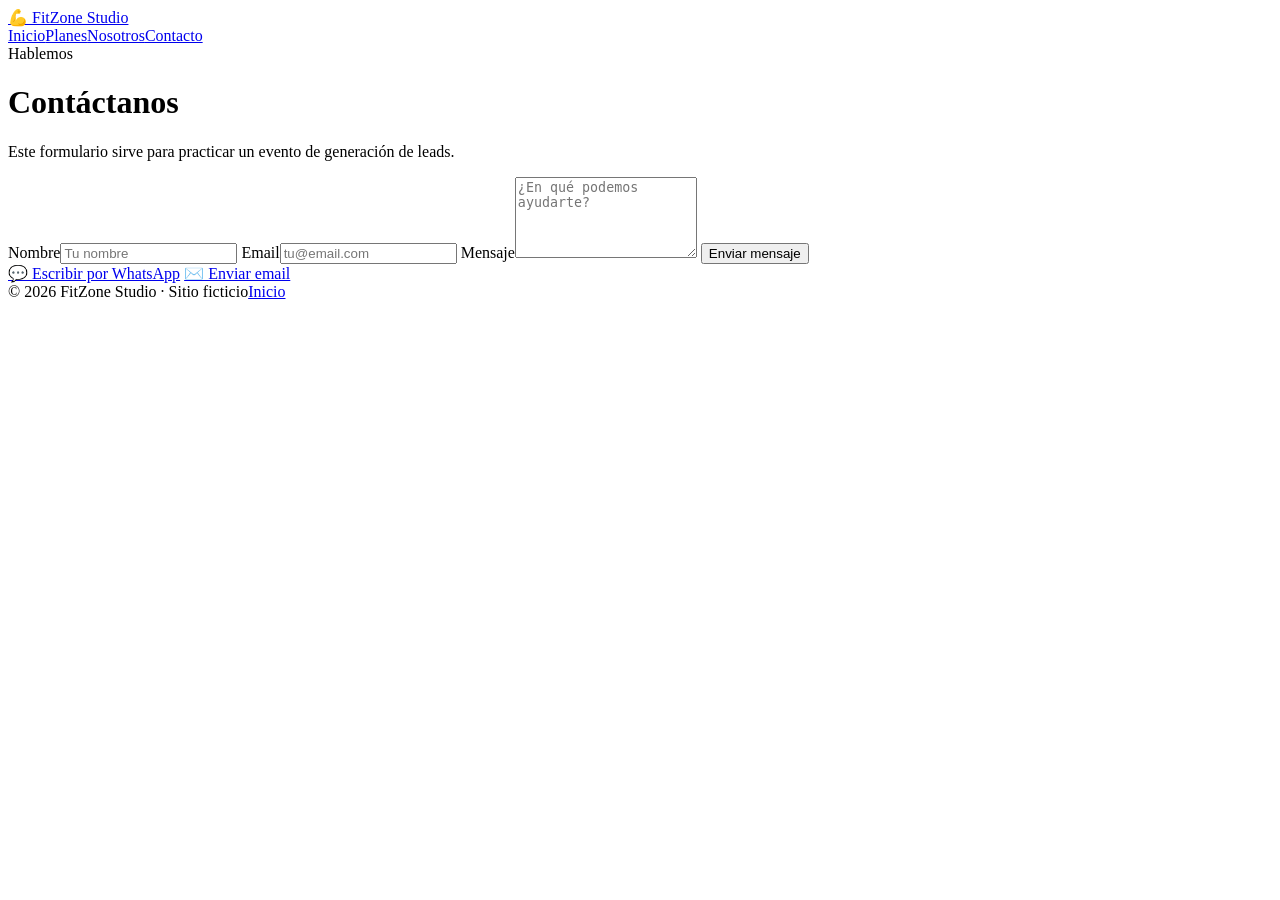
==== contacto.html @ 1219fe39 "Add files via upload" ====
<!DOCTYPE html>
<html lang="es">
<head>
  <meta charset="UTF-8"><meta name="viewport" content="width=device-width, initial-scale=1.0">
  <title>Contacto | FitZone Studio</title><link rel="stylesheet" href="css/style.css">
</head>
<body>
<header class="site-header"><nav class="nav container">
<a class="logo" href="index.html">💪 FitZone Studio</a>
<div class="nav-links"><a href="index.html">Inicio</a><a href="productos.html">Planes</a><a href="nosotros.html">Nosotros</a><a class="active" href="contacto.html">Contacto</a></div>
</nav></header>
<main class="section">
<div class="container narrow">
<div class="section-title left"><span>Hablemos</span><h1>Contáctanos</h1><p>Este formulario sirve para practicar un evento de generación de leads.</p></div>
<form id="contact-form" class="contact-form">
<label>Nombre<input type="text" name="nombre" required placeholder="Tu nombre"></label>
<label>Email<input type="email" name="email" required placeholder="tu@email.com"></label>
<label>Mensaje<textarea name="mensaje" rows="5" required placeholder="¿En qué podemos ayudarte?"></textarea></label>
<button class="btn primary" type="submit" id="btn-enviar-formulario">Enviar mensaje</button>
</form>
<div id="form-success" class="success" hidden>¡Mensaje enviado! (Simulación para el taller.)</div>
<div class="contact-options">
<a href="https://wa.me/51999999993" target="_blank" rel="noopener" id="btn-whatsapp" class="option">💬 Escribir por WhatsApp</a>
<a href="mailto:contacto@fitzonestudio.test" id="btn-email" class="option">✉️ Enviar email</a>
</div>
</div>
</main>
<footer><div class="container footer-content"><span>© 2026 FitZone Studio · Sitio ficticio</span><a href="index.html">Inicio</a></div></footer>
<script src="js/main.js"></script>
</body>
</html>
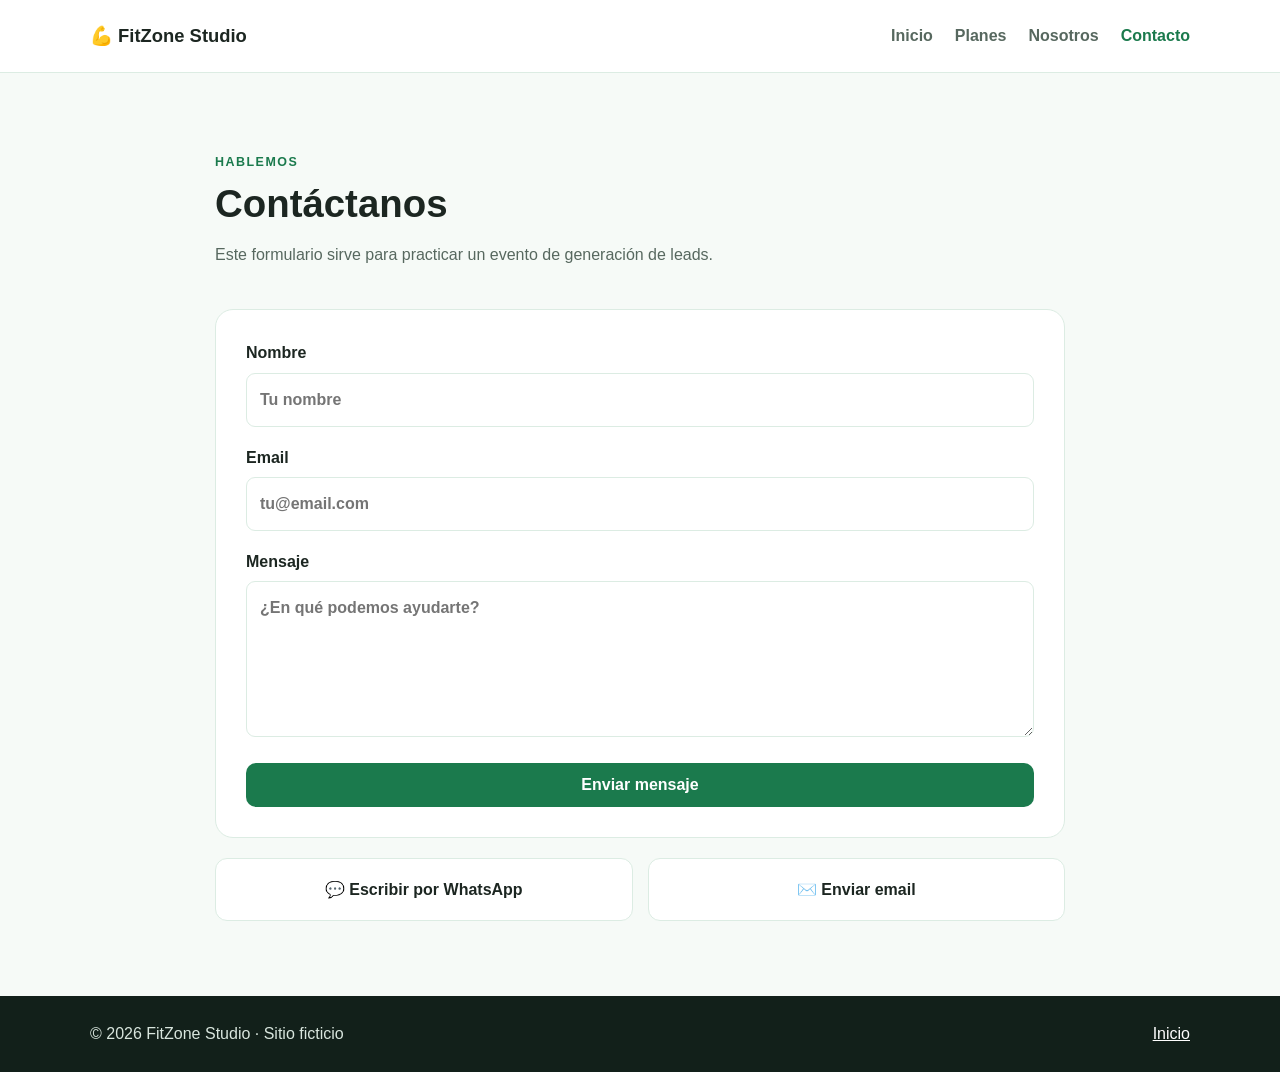
==== commit 19aa4ba7: "Integrate Google Tag Manager and gtag.js Added Google Tag Manager and gtag.js for analytics." ====
--- a/contacto.html
+++ b/contacto.html
@@ -1,10 +1,32 @@
 <!DOCTYPE html>
 <html lang="es">
 <head>
+  <!-- Google Tag Manager -->
+<script>(function(w,d,s,l,i){w[l]=w[l]||[];w[l].push({'gtm.start':
+new Date().getTime(),event:'gtm.js'});var f=d.getElementsByTagName(s)[0],
+j=d.createElement(s),dl=l!='dataLayer'?'&l='+l:'';j.async=true;j.src=
+'https://www.googletagmanager.com/gtm.js?id='+i+dl;f.parentNode.insertBefore(j,f);
+})(window,document,'script','dataLayer','GTM-MVWK248W');</script>
+<!-- End Google Tag Manager -->
+  <!-- Google tag (gtag.js) -->
+<script async src="https://www.googletagmanager.com/gtag/js?id=G-ZCBFR9256F"></script>
+<script>
+  window.dataLayer = window.dataLayer || [];
+  function gtag(){dataLayer.push(arguments);}
+  gtag('js', new Date());
+
+  gtag('config', 'G-ZCBFR9256F');
+</script>
+
+  
   <meta charset="UTF-8"><meta name="viewport" content="width=device-width, initial-scale=1.0">
   <title>Contacto | FitZone Studio</title><link rel="stylesheet" href="css/style.css">
 </head>
 <body>
+  <!-- Google Tag Manager (noscript) -->
+<noscript><iframe src="https://www.googletagmanager.com/ns.html?id=GTM-MVWK248W"
+height="0" width="0" style="display:none;visibility:hidden"></iframe></noscript>
+<!-- End Google Tag Manager (noscript) -->
 <header class="site-header"><nav class="nav container">
 <a class="logo" href="index.html">💪 FitZone Studio</a>
 <div class="nav-links"><a href="index.html">Inicio</a><a href="productos.html">Planes</a><a href="nosotros.html">Nosotros</a><a class="active" href="contacto.html">Contacto</a></div>
@@ -28,4 +50,4 @@
 <footer><div class="container footer-content"><span>© 2026 FitZone Studio · Sitio ficticio</span><a href="index.html">Inicio</a></div></footer>
 <script src="js/main.js"></script>
 </body>
-</html>+</html>
--- a/css/style.css
+++ b/css/style.css
@@ -0,0 +1 @@
+*{box-sizing:border-box}html{scroll-behavior:smooth}body{margin:0;font-family:Arial,Helvetica,sans-serif;color:#1c2621;background:#f6faf7;line-height:1.6}.container{width:min(1100px,92%);margin:auto}.narrow{max-width:850px}.site-header{background:#fff;border-bottom:1px solid #dcece3;position:sticky;top:0;z-index:10}.nav{min-height:72px;display:flex;align-items:center;justify-content:space-between;gap:20px}.logo{font-weight:800;font-size:1.15rem;color:#1c2621;text-decoration:none}.nav-links{display:flex;gap:22px}.nav-links a{color:#57685f;text-decoration:none;font-weight:600}.nav-links a:hover,.nav-links .active{color:#1b7a4d}.hero{background:linear-gradient(135deg,#e9f4ee,#f6faf7);padding:90px 0}.hero-content{display:grid;grid-template-columns:1.5fr 1fr;gap:60px;align-items:center}.badge,.section-title span,.tag{font-size:.78rem;font-weight:800;letter-spacing:.12em;text-transform:uppercase;color:#1b7a4d}.hero h1{font-size:clamp(2.5rem,6vw,4.7rem);line-height:1.05;margin:16px 0}.hero p{font-size:1.15rem;max-width:650px;color:#57685f}.actions{display:flex;gap:14px;flex-wrap:wrap;margin-top:28px}.btn{display:inline-block;border:0;border-radius:10px;padding:13px 20px;font-weight:800;text-decoration:none;cursor:pointer;font-size:1rem}.primary{background:#1b7a4d;color:#fff}.primary:hover{background:#125536}.secondary{background:#fff;color:#125536;border:1px solid #dcece3}.light{background:#fff;color:#125536}.coffee-card{background:#ffffff;border-radius:22px;padding:40px;text-align:center;box-shadow:0 18px 50px rgba(20,20,20,.12)}.coffee-icon{font-size:5rem}.coffee-card h2{margin:5px 0}.coffee-card strong{display:block;margin-top:18px;font-size:1.5rem}.section{padding:75px 0}.section-title{text-align:center;margin-bottom:42px}.section-title.left{text-align:left}.section-title h1,.section-title h2{font-size:2.4rem;line-height:1.15;margin:8px 0}.section-title p{color:#57685f}.grid{display:grid;gap:24px}.three{grid-template-columns:repeat(3,1fr)}.feature,.product-card,.story,.contact-form{background:#ffffff;border:1px solid #dcece3;border-radius:18px}.feature{padding:28px}.feature-icon{font-size:2rem}.feature h3{margin-bottom:5px}.product-card{overflow:hidden}.product-image{height:180px;background:#e9f4ee;display:flex;align-items:center;justify-content:center;font-size:5rem}.product-body{padding:24px}.product-body h2{font-size:1.25rem;margin:8px 0}.product-body p{color:#57685f}.price{font-size:1.5rem;font-weight:800;margin:15px 0}.product-btn{width:100%}.message{margin-top:25px;padding:15px;border-radius:10px;background:#e9f4ee;display:none}.message.show{display:block}.cta{padding:65px 0;text-align:center;background:#1b7a4d;color:#fff}.cta h2{font-size:2.3rem;margin:0 0 8px}.cta p{margin-bottom:25px}.story{padding:32px;font-size:1.08rem}.stats{display:grid;grid-template-columns:repeat(3,1fr);gap:15px;margin-top:30px}.stats div{background:#e9f4ee;border-radius:12px;padding:20px;text-align:center}.stats strong,.stats span{display:block}.stats strong{font-size:1.8rem}.contact-form{padding:30px;display:grid;gap:18px}.contact-form label{font-weight:700}.contact-form input,.contact-form textarea{width:100%;margin-top:7px;padding:13px;border:1px solid #dcece3;border-radius:9px;font:inherit}.success{margin-top:20px;background:#e7f3e8;padding:15px;border-radius:10px;color:#286238}.contact-options{display:grid;grid-template-columns:1fr 1fr;gap:15px;margin-top:20px}.option{background:#ffffff;border:1px solid #dcece3;border-radius:12px;padding:18px;text-decoration:none;color:#1c2621;text-align:center;font-weight:700}footer{background:#12201a;color:#d9e6de;padding:25px 0}.footer-content{display:flex;justify-content:space-between;gap:15px}.footer-content a{color:#fff}@media(max-width:750px){.hero-content,.three{grid-template-columns:1fr}.nav{flex-direction:column;padding:15px 0}.nav-links{flex-wrap:wrap;justify-content:center;gap:12px}.hero{padding:55px 0}.contact-options,.stats{grid-template-columns:1fr}.footer-content{flex-direction:column}}
